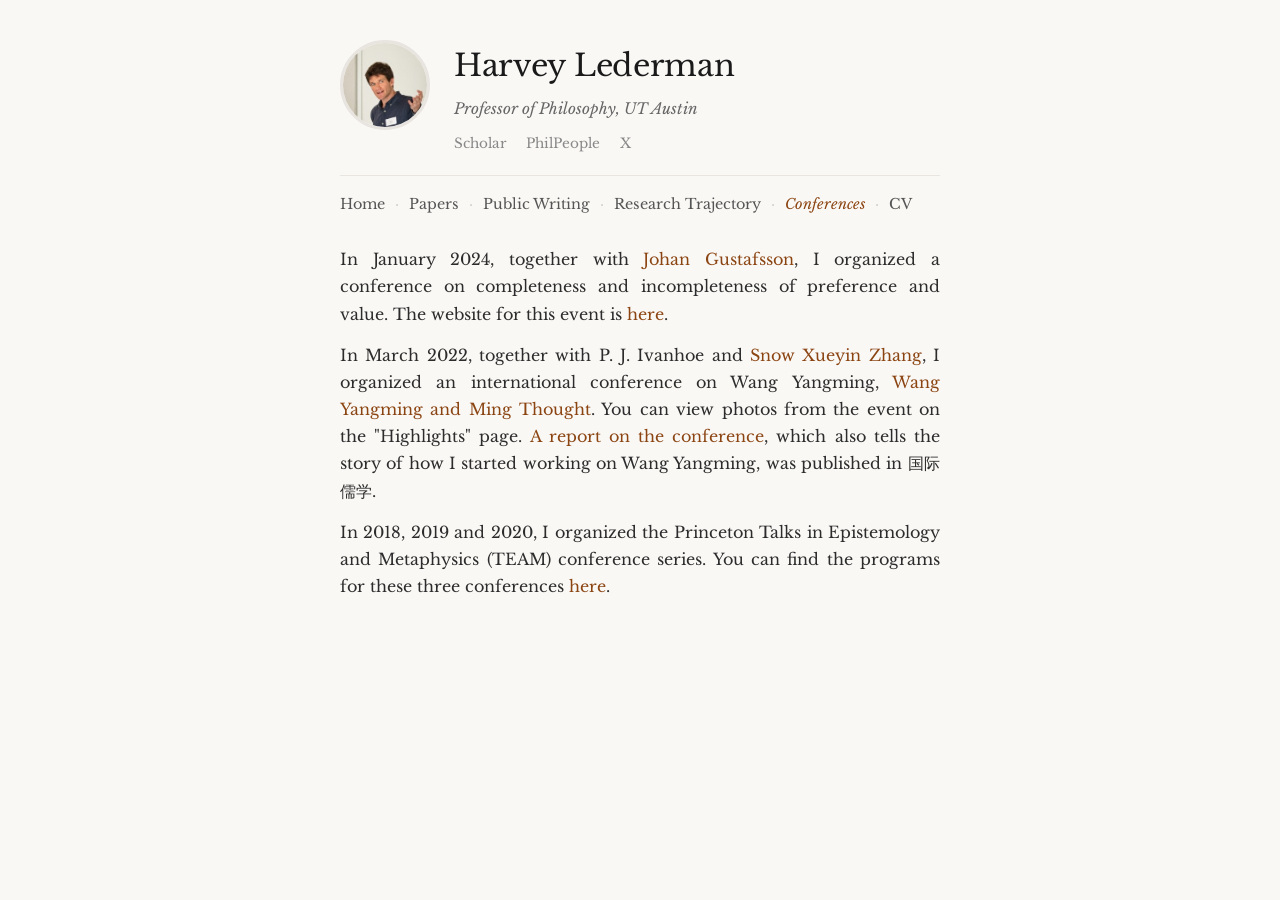
==== conferences.html @ fcf7f001 "Initial commit: personal website" ====
<!DOCTYPE html>
<html lang="en">
<head>
    <meta charset="UTF-8">
    <meta name="viewport" content="width=device-width, initial-scale=1.0">
    <title>Conferences - Harvey Lederman</title>
    <link rel="stylesheet" href="style.css">
</head>
<body>
    <div class="page">
        <header>
            <div class="name-row">
                <img src="harvey_face.jpg" alt="Harvey Lederman" class="profile-photo">
                <div>
                    <h1><a href="index.html" class="name-link">Harvey Lederman</a></h1>
                    <div class="tagline">Professor of Philosophy, UT Austin</div>
                    <div class="elsewhere">
                        <a href="https://scholar.google.com/citations?user=zhJaWkMAAAAJ" target="_blank">Scholar</a>
                        <a href="https://philpeople.org/profiles/harvey-lederman" target="_blank">PhilPeople</a>
                        <a href="https://x.com/LedermanHarvey" target="_blank">X</a>
                    </div>
                </div>
            </div>
            <nav class="contact">
                <a href="index.html">Home</a>
                <span class="sep"></span>
                <a href="papers.html">Papers</a>
                <span class="sep"></span>
                <a href="writing.html">Public Writing</a>
                <span class="sep"></span>
                <a href="research.html">Research Trajectory</a>
                <span class="sep"></span>
                <a href="conferences.html" class="current">Conferences</a>
                <span class="sep"></span>
                <a href="LedermanCV.pdf" target="_blank">CV</a>
            </nav>
        </header>

        <main>
            <p>In January 2024, together with <a href="https://johanegustafsson.net/">Johan Gustafsson</a>, I organized a conference on completeness and incompleteness of preference and value. The website for this event is <a href="https://sites.utexas.edu/completeness/">here</a>.</p>

            <p>In March 2022, together with P. J. Ivanhoe and <a href="https://snowxueyinzhang.com/">Snow Xueyin Zhang</a>, I organized an international conference on Wang Yangming, <a href="http://wangyangming.princeton.edu">Wang Yangming and Ming Thought</a>. You can view photos from the event on the "Highlights" page. <a href="Lederman,%20Guoji%20Ruxue.pdf">A report on the conference</a>, which also tells the story of how I started working on Wang Yangming, was published in 国际儒学.</p>

            <p>In 2018, 2019 and 2020, I organized the Princeton Talks in Epistemology and Metaphysics (TEAM) conference series. You can find the programs for these three conferences <a href="http://harveyslederman.wixsite.com/princetonteam">here</a>.</p>
        </main>
    </div>
</body>
</html>
---- style.css ----
/* Quiet Study: warm, comfortable, like reading in a good library */
@import url('https://fonts.googleapis.com/css2?family=Libre+Baskerville:ital,wght@0,400;0,700;1,400&display=swap');

* { box-sizing: border-box; }

@keyframes fadeIn {
    from { opacity: 0; }
    to { opacity: 1; }
}

body {
    font-family: 'Libre Baskerville', Georgia, serif;
    font-size: 16px;
    line-height: 1.7;
    color: #2c2c2c;
    background: #faf8f5;
    margin: 0;
    padding: 0;
    hyphens: auto;
    -webkit-hyphens: auto;
}

.page {
    animation: fadeIn 0.2s ease-in;
}

.page {
    max-width: 680px;
    margin: 0 auto;
    padding: 40px 40px 50px;
}

header {
    margin-bottom: 30px;
}

.name-row {
    display: flex;
    align-items: flex-start;
    gap: 24px;
    margin-bottom: 16px;
}

.profile-photo {
    width: 90px;
    height: 90px;
    border-radius: 50%;
    object-fit: cover;
    border: 3px solid #e8e4df;
}

h1 {
    font-size: 1.9rem;
    font-weight: 400;
    margin: 0;
    letter-spacing: -0.01em;
    color: #1a1a1a;
}

.name-link {
    color: #1a1a1a;
    border-bottom: none;
}

.name-link:hover {
    border-bottom: none;
    color: #8b4513;
}

.tagline {
    color: #666;
    font-size: 0.95rem;
    font-style: italic;
    margin-top: 4px;
}

.elsewhere {
    margin-top: 10px;
    font-size: 0.85rem;
}

.elsewhere a {
    color: #888;
    margin-right: 16px;
}

.elsewhere a:hover {
    color: #8b4513;
}

.email-inline {
    font-family: 'Courier New', monospace;
    font-size: 0.8rem;
    color: #999;
    margin-left: 8px;
}

nav.contact {
    margin-top: 20px;
    padding-top: 16px;
    border-top: 1px solid #e8e4df;
    font-size: 0.9rem;
    white-space: nowrap;
}

nav.contact a {
    color: #555;
    margin-right: 6px;
}

nav.contact a.current {
    color: #8b4513;
    font-style: italic;
}

nav.contact .sep {
    margin-right: 6px;
    color: #ccc;
}

nav.contact .sep::after {
    content: '·';
}

p {
    margin: 0 0 14px 0;
    text-align: justify;
}

a {
    color: #8b4513;
    text-decoration: none;
    border-bottom: 1px solid transparent;
    transition: border-color 0.2s;
}

a:hover {
    border-bottom-color: #8b4513;
}

h2 {
    font-size: 1rem;
    font-weight: 400;
    font-style: italic;
    color: #555;
    margin: 48px 0 20px 0;
    padding-bottom: 8px;
    border-bottom: 1px solid #e8e4df;
}

ul {
    list-style: none;
    padding: 0;
    margin: 0;
}

li {
    margin-bottom: 14px;
    padding-left: 0;
    text-align: justify;
}

em { font-style: italic; }

.spacer {
    height: 30px;
}

.email {
    font-size: 0.85rem;
    color: #888;
    font-family: 'Courier New', monospace;
}

/* Page title for sub-pages */
.page-title {
    font-size: 1.5rem;
    font-weight: 400;
    margin: 0 0 40px 0;
    color: #1a1a1a;
}

@media (max-width: 600px) {
    body { font-size: 15px; }
    .page { padding: 30px 20px 50px; }
    .name-row { flex-direction: column; align-items: flex-start; gap: 16px; }
    h1 { font-size: 1.5rem; }
    p, li { text-align: left; }
    nav.contact {
        white-space: normal;
        line-height: 2;
    }
    nav.contact .sep { display: none; }
    nav.contact a {
        margin-right: 12px;
    }
}
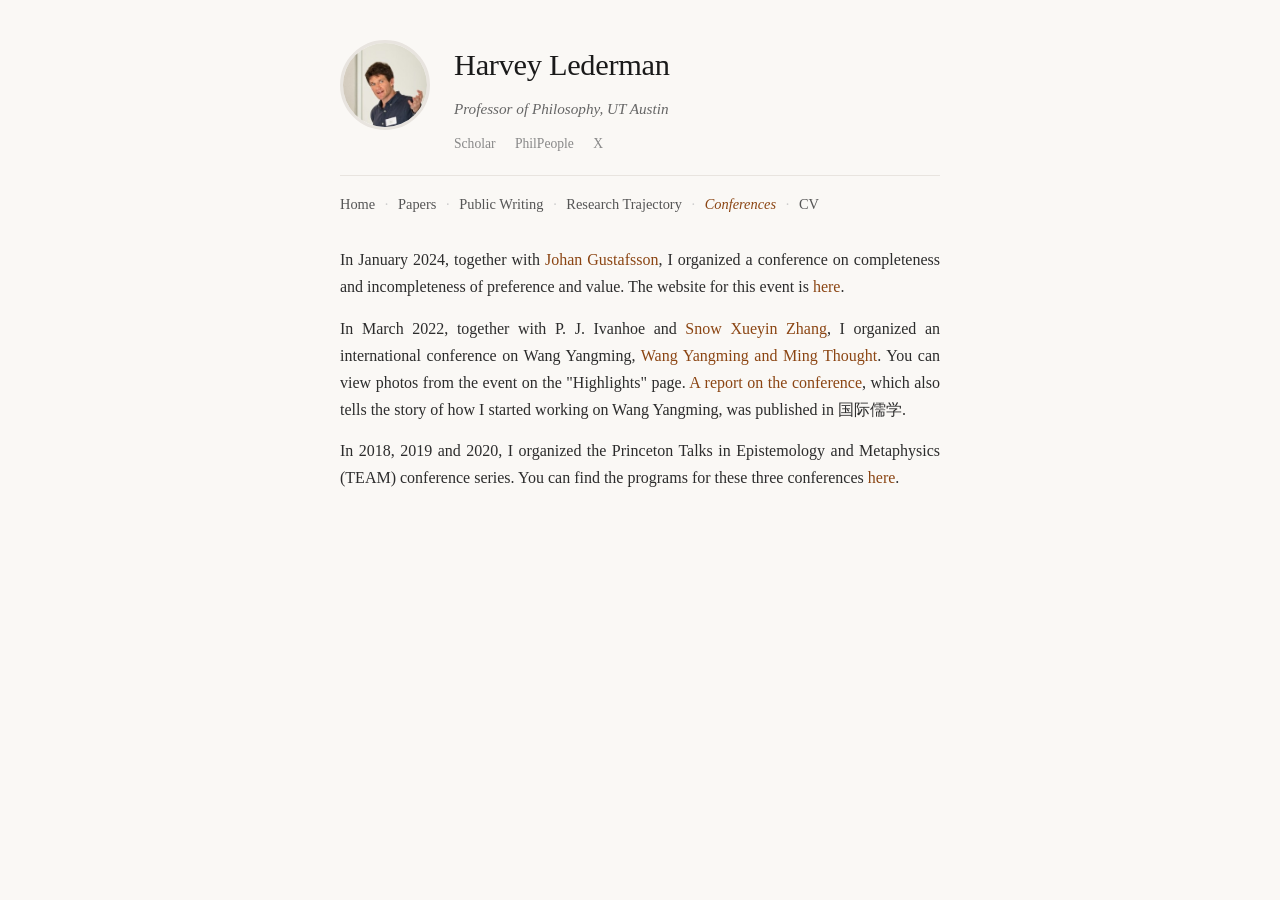
==== commit 36c9cde2: "Switch to system fonts for faster loading, remove Google Fonts" ====
--- a/conferences.html
+++ b/conferences.html
@@ -28,7 +28,7 @@
                 <span class="sep"></span>
                 <a href="writing.html">Public Writing</a>
                 <span class="sep"></span>
-                <a href="research.html">Research Trajectory</a>
+                <a href="research.html"><span class="nav-research-full">Research Trajectory</span><span class="nav-research-short">Research</span></a>
                 <span class="sep"></span>
                 <a href="conferences.html" class="current">Conferences</a>
                 <span class="sep"></span>
--- a/style.css
+++ b/style.css
@@ -1,5 +1,5 @@
 /* Quiet Study: warm, comfortable, like reading in a good library */
-@import url('https://fonts.googleapis.com/css2?family=Libre+Baskerville:ital,wght@0,400;0,700;1,400&display=swap');
+/* Using system fonts for fast loading */
 
 * { box-sizing: border-box; }
 
@@ -9,7 +9,7 @@
 }
 
 body {
-    font-family: 'Libre Baskerville', Georgia, serif;
+    font-family: Georgia, "Times New Roman", serif;
     font-size: 16px;
     line-height: 1.7;
     color: #2c2c2c;
@@ -21,7 +21,7 @@
 }
 
 .page {
-    animation: fadeIn 0.2s ease-in;
+    animation: fadeIn 0.2s ease-in forwards;
 }
 
 .page {
@@ -112,6 +112,8 @@
     color: #8b4513;
     font-style: italic;
 }
+
+.nav-research-short { display: none; }
 
 nav.contact .sep {
     margin-right: 6px;
@@ -182,16 +184,26 @@
 
 @media (max-width: 600px) {
     body { font-size: 15px; }
-    .page { padding: 30px 20px 50px; }
+    html, body {
+        overflow-x: hidden;
+        overflow-y: auto;
+        -webkit-overflow-scrolling: touch;
+    }
+    .page { padding: 30px 20px 50px; min-height: 100vh; }
     .name-row { flex-direction: column; align-items: flex-start; gap: 16px; }
     h1 { font-size: 1.5rem; }
     p, li { text-align: left; }
     nav.contact {
         white-space: normal;
         line-height: 2;
+        hyphens: none;
+        -webkit-hyphens: none;
     }
     nav.contact .sep { display: none; }
     nav.contact a {
         margin-right: 12px;
+        white-space: nowrap;
     }
-}
+    .nav-research-full { display: none; }
+    .nav-research-short { display: inline; }
+}
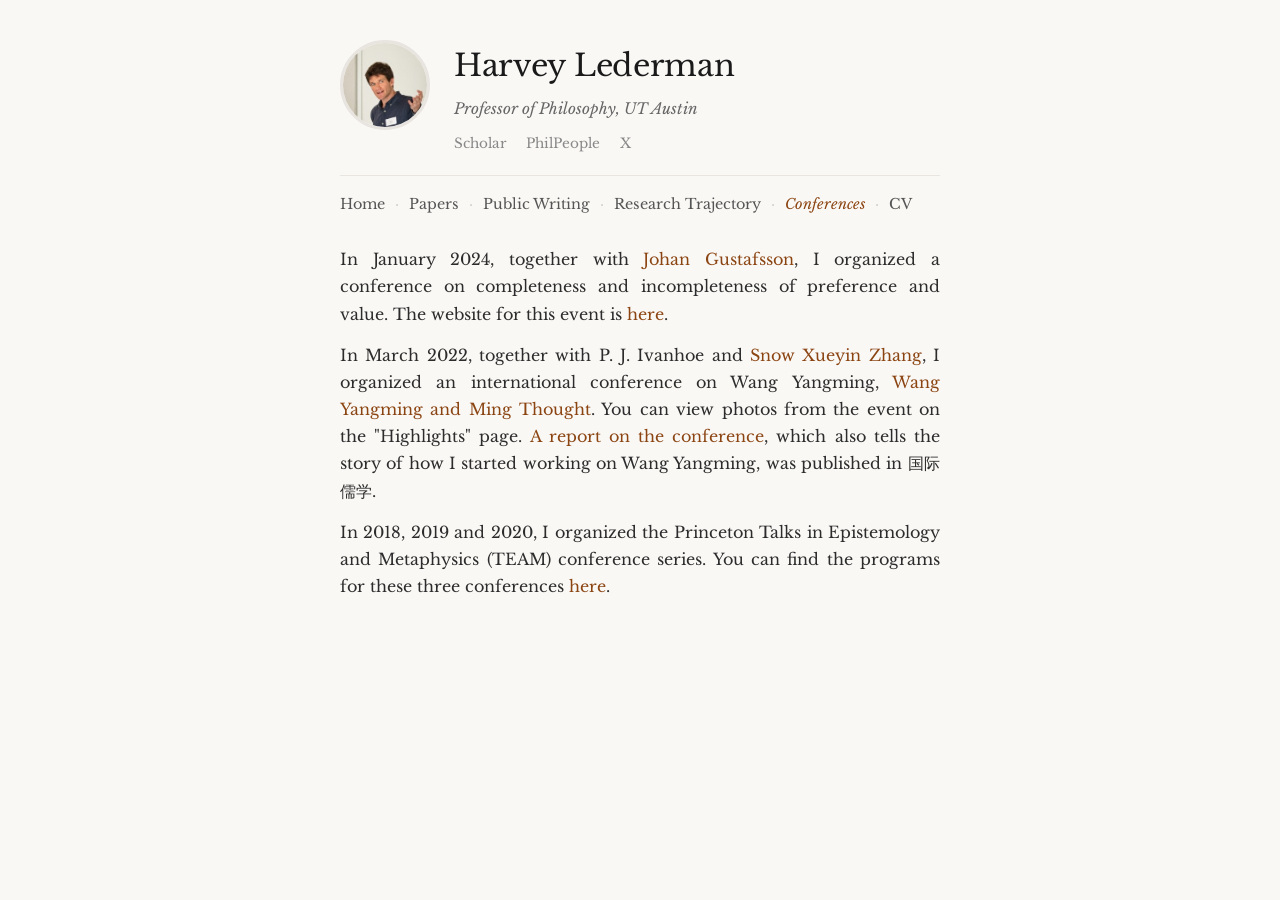
==== commit 00a1a0e0: "Restore Google Fonts (Libre Baskerville)" ====
--- a/conferences.html
+++ b/conferences.html
@@ -4,6 +4,9 @@
     <meta charset="UTF-8">
     <meta name="viewport" content="width=device-width, initial-scale=1.0">
     <title>Conferences - Harvey Lederman</title>
+    <link rel="preconnect" href="https://fonts.googleapis.com">
+    <link rel="preconnect" href="https://fonts.gstatic.com" crossorigin>
+    <link href="https://fonts.googleapis.com/css2?family=Libre+Baskerville:ital,wght@0,400;0,700;1,400&display=swap" rel="stylesheet">
     <link rel="stylesheet" href="style.css">
 </head>
 <body>
--- a/style.css
+++ b/style.css
@@ -1,5 +1,4 @@
 /* Quiet Study: warm, comfortable, like reading in a good library */
-/* Using system fonts for fast loading */
 
 * { box-sizing: border-box; }
 
@@ -9,7 +8,7 @@
 }
 
 body {
-    font-family: Georgia, "Times New Roman", serif;
+    font-family: 'Libre Baskerville', Georgia, serif;
     font-size: 16px;
     line-height: 1.7;
     color: #2c2c2c;
